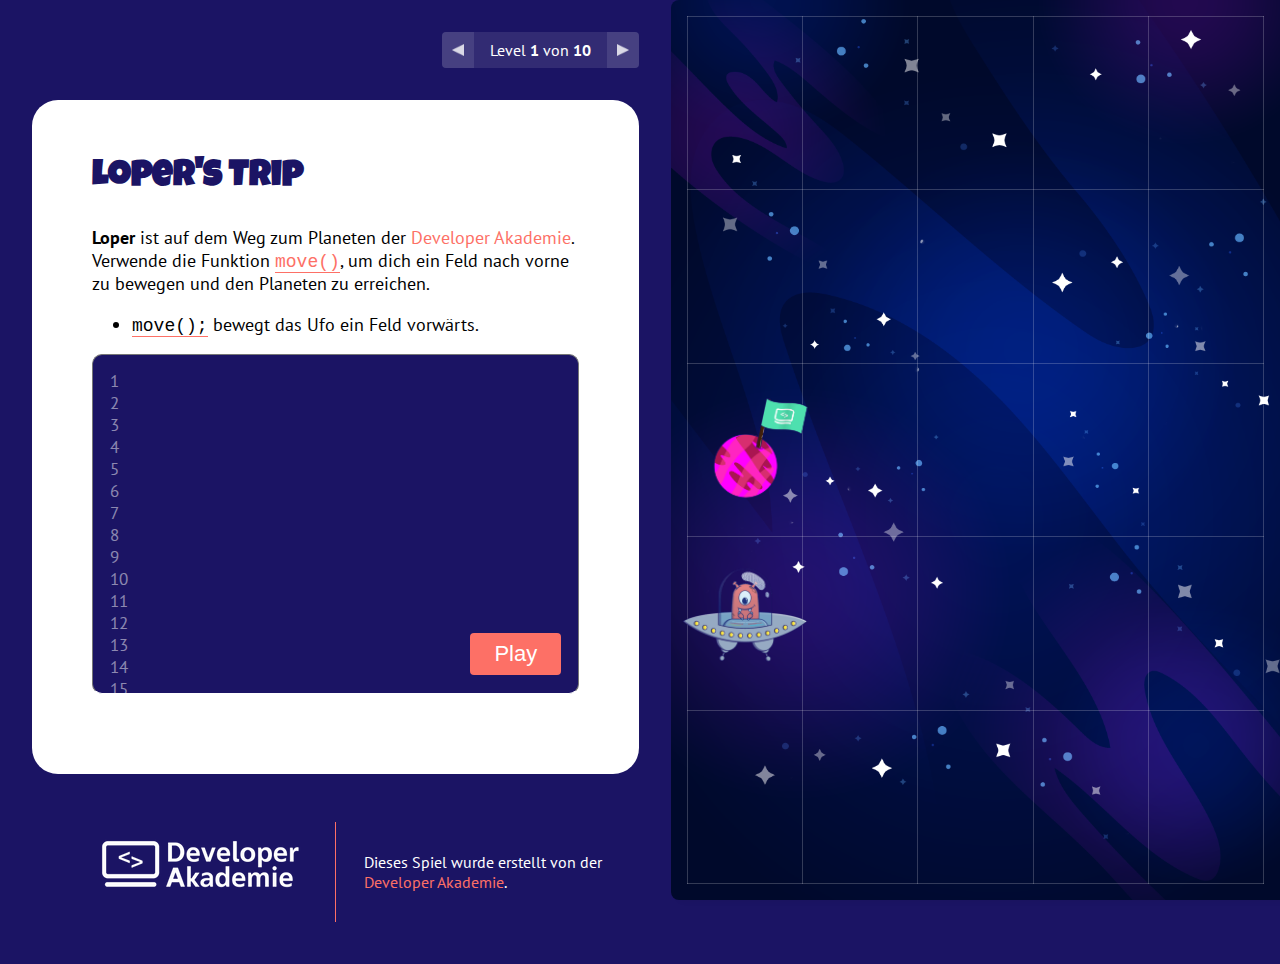
==== index.html @ 83099b52 "update index.html" ====
<!DOCTYPE html>
<html lang="en">

<head>
    <meta charset="UTF-8">
    <meta http-equiv="X-UA-Compatible" content="IE=edge">
    <meta name="viewport" content="width=device-width, initial-scale=1.0">
    <title>Developer Akademie</title>
    <link rel="icon" href="img/da.png">
    <link href='https://fonts.googleapis.com/css?family=PT+Sans|Fredoka+One|Source+Code+Pro' rel='stylesheet' type='text/css'>
    <link rel="preconnect" href="https://fonts.gstatic.com">
    <link href="https://fonts.googleapis.com/css2?family=Luckiest+Guy&display=swap" rel="stylesheet">


    <link rel="stylesheet" href="style.css">

    <script src="models/space-object.js"></script>
    <script src="models/character.class.js"></script>
    <script src="models/danger.class.js"></script>
    <script src="models/planet.class.js"></script>
    <script src="models/level.class.js"></script>
    <script src="models/enemy.class.js"></script>

    <script src="js/levels.js"></script>
    <script src="js/script.js"></script>
</head>

<body>
    <div class="coding-container">
        <div class="space-between margin-bottom-32">
            <span></span>
            <!-- <img class="logo" src="img/developer akademie logo white.png"> -->
            <!-- <h1>Developer Akademie</h1> -->

            <div class="level-picker">
                <div onclick="lastLevel()" class="level-left level-picker-btn"><img src="img/arrow-left.png"></div>
                Level <b id="levelNumber">1</b> von <b id="max-levels">15</b>

                <div onclick="nextLevel()" class="level-right level-picker-btn"><img src="img/arrow-right.png"></div>
            </div>
        </div>

        <div class="card ">
            <div style="width: 100%;">
                <h2 class="text-color-main mt-0 title">Loper's Trip</h2>
                <p id="levelDescription"></p>
            </div>


            <div class="editor-box">
                <div class="editor-lines">
                    <div>1</div>
                    <div>2</div>
                    <div>3</div>
                    <div>4</div>
                    <div>5</div>
                    <div>6</div>
                    <div>7</div>
                    <div>8</div>
                    <div>9</div>
                    <div>10</div>
                    <div>11</div>
                    <div>12</div>
                    <div>13</div>
                    <div>14</div>
                    <div>15</div>
                    <div>16</div>
                    <div>17</div>
                    <div>18</div>
                    <div>19</div>
                    <div>20</div>
                </div>
                <textarea id="code" rows="15" class="code-editor"></textarea>

                <button id="nextButton" onclick="handleButton()">Play</button>
            </div>


            <!-- <a href="#tbody"><img src="img/play.png" onclick="start()" class="play-button"></a> -->

            <div class="legal">
                <!-- <div>
                    <a target="_blank" href="https://developerakademie.com/imprint">Impressum</a> |
                    <a target="_blank" href="https://developerakademie.com/data-protection">Datenschutz</a>
                </div> -->
            </div>
        </div>

        <div class="footer hide-mobile ">
            <div class="footer-item align-right">
                <img class="logo" src="img/developer akademie logo white.png">
            </div>

            <div class="vertical-seperator"></div>

            <div class="footer-item">
                <p>Dieses Spiel wurde erstellt von der <a href="https://weiterbildung.developerakademie.com" target="_tab">Developer Akademie</a>.</p>
            </div>
        </div>



    </div>

    <div class="game-container">
        <table>
            <tbody id="tbody">

            </tbody>
        </table>

    </div>


    <div class="footer hide-desktop">
        <div class="footer-item">
            <img class="logo" src="img/developer akademie logo white.png">
        </div>

        <div class="vertical-seperator"></div>

        <div class="footer-item">
            <p>Dieses Spiel wurde erstellt von der <a href="https://weiterbildung.developerakademie.com" target="_tab">Developer Akademie</a>.</p>
        </div>
    </div>


    <div id="errorDialog" style="display: none;">
        <div>
            Oh nein!
            <span id="errorMsg">Hier der Fehler</span>
            <a href="#"><button onclick="restart()">Erneut versuchen</button></a>
        </div>
    </div>

    <div id="errorDialog" style="display: none;">
        <div>
            Oh nein!
            <span id="errorMsg">Hier der Fehler</span>
            <a href="#"><button onclick="restart()">Erneut versuchen</button></a>
        </div>
    </div>


    <script src="js/confetti.js"></script>

</body>

</html>
---- style.css ----
:root {
    --main-color: #1b1464;
    --developer-akademie-color: #fd7066;
    --card-padding-desktop: 60px;
    --card-padding-mobile: 16px;
}

html {
    scroll-behavior: smooth;
}

body {
    margin: 0;
    background-color: var(--main-color);
    font-family: "PT Sans", sans-serif;
    color: white;
    min-height: 100vh;
    display: flex;
    overflow: hidden;
}

h1 {
    font-family: "Fredoka One", cursive;
    font-size: 28px;
    font-weight: 700;
    color: rgba(255, 255, 255, 0.8);
}

.game-container {
    /* background-color: white; */
    background-image: url("img/BG.png");
    background-repeat: no-repeat;
    background-size: cover;
    width: 50%;
    height: 100vh;
    box-sizing: border-box;
    /* Opera/IE 8+ */
    padding: 16px;
    display: flex;
    justify-content: space-between;
    position: relative;
    border-top-left-radius: 8px;
    border-bottom-left-radius: 8px;
    box-shadow: 5px 2px 5px rgb(0 0 0 / 5%);
}

.play-button {
    /* position: relative;
    left: calc(50% - var(--card-padding)); */
    width: 60px;
    height: 60px;
    cursor: pointer;
}

.play-button:hover {
    filter: brightness(1.3);
}

table {
    width: 100%;
    height: 100%;
    border: 1px solid rgba(0, 0, 0, 0.1);
    border-collapse: collapse;
}

td {
    border: 1px solid rgba(255, 255, 255, 0.2);
    cursor: pointer;
    width: 20%;
    height: 20%;
    text-align: center;
    vertical-align: middle;
}

td:hover {
    background-color: rgba(255, 255, 255, 0.1);
}

.code-editor {
    background-color: var(--main-color);
    color: white;
    width: 100%;
    box-sizing: border-box;
    padding: 16px;
    line-height: 1.2;
    /* height: 400px; */
    padding-left: 40px;
    border-radius: 10px;
    font-family: Consolas, Menlo, Monaco, Lucida Console, Liberation Mono, DejaVu Sans Mono, Bitstream Vera Sans Mono, Courier New, monospace, serif;
}

.space-object {
    width: 100%;
    height: auto;
    transition: all 125ms ease-in-out;
}

.coding-container {
    width: 50%;
    padding: 32px;
    position: relative;
    display: flex;
    flex-direction: column;
    max-height: 100vh;
    overflow-y: auto;
}

#code {
    font-weight: 500;
    font-size: 17px;
    border-bottom: 1px solid white;
    transition: all 225ms ease-in-out;
    /* height: 500px; */
    resize: none;
}

#nextButton {
    position: absolute;
    right: 18px;
    bottom: 23px;
    background-color: var(--developer-akademie-color);
    color: white;
    font-size: 22px;
    padding: 8px 24px;
    border-radius: 4px;
    cursor: pointer;
    border: unset;
    transition: all 225ms ease-in-out;
}

ul:first-of-type {
    margin-block-start: 1em !important;
}

ul {
    margin-block-end: 0;
    margin-block-start: 0;
}

#nextButton:disabled {
    opacity: 0.5;
}

#confetti-canvas {
    position: absolute;
    left: 0;
    right: 0;
    top: 0;
    bottom: 0;
    width: 100%;
}

.editor-box {
    position: relative;
    width: 100%;
    overflow: hidden;
}

.title {
    font-family: 'Luckiest Guy', cursive;
}

.margin-bottom-32 {
    margin-bottom: 32px;
}

.editor-lines {
    height: 400px;
    position: absolute;
    left: 18px;
    top: 16px;
    z-index: 1;
    color: rgba(255, 255, 255, 0.5);
    /* font-size: 13px; */
    /* line-height: 16px; */
    font-weight: 500;
    font-size: 17px;
}

.legal {
    display: flex;
    flex-direction: column;
    align-items: center;
    justify-content: center;
    font-size: 12px;
    padding-top: 16px;
    /* color: rgba(255, 255, 255, 0.8); */
}

.logo {
    margin-bottom: 16px;
}

a {
    /* color: rgba(0, 0, 0, 0.8); */
    text-decoration: none;
    color: var(--developer-akademie-color);
    /* margin-left: 8px;
    margin-right: 8px; */
}

a:hover {
    text-decoration: underline;
    color: var(--developer-akademie-color);
}

#errorDialog {
    position: fixed;
    left: 0;
    right: 0;
    top: 0;
    bottom: 0;
    background-color: rgba(0, 0, 0, 0.7);
    display: flex;
    justify-content: center;
    align-items: center;
}

.align-right {
    display: flex;
    justify-content: flex-end;
}

#errorDialog div {
    width: 300px;
    height: 200px;
    background-color: white;
    padding: 8px;
    box-shadow: 2px 9px 12px rgb(0 0 0 / 64%);
    color: #4b6170;
    font-size: 32px;
    display: flex;
    align-items: center;
    flex-direction: column;
    position: relative;
    border-radius: 4px;
    z-index: 2;
    overflow: hidden;
}

#errorDialog div span {
    font-size: 18px;
}

#errorDialog div button {
    background-color: #f65656;
    cursor: pointer;
    color: white;
    font-size: 16px;
    position: absolute;
    left: 0;
    right: 0;
    bottom: 0;
    width: 100%;
    height: 46px;
    border: none;
}

#errorDialog div button:hover {
    background-color: #f56666;
}

.level-picker {
    background-color: rgba(255, 255, 255, 0.1);
    padding: 8px 48px;
    border-radius: 4px;
    position: relative;
    overflow: hidden;
}

.level-picker img {
    width: 12px;
    height: 12px;
    opacity: 0.8;
}

.level-left {
    left: 0;
}

.level-right {
    right: 0;
}

.level-picker-btn {
    background-color: rgba(255, 255, 255, 0.1);
    position: absolute;
    top: 0;
    bottom: 0;
    width: 32px;
    display: flex;
    justify-content: center;
    align-items: center;
    cursor: pointer;
}

.level-picker-btn:hover {
    background-color: rgba(255, 255, 255, 0.3);
}

.space-between {
    display: flex;
    justify-content: space-between;
    align-items: center;
}

.card {
    background-color: white;
    padding: var(--card-padding-desktop);
    border-radius: 26px;
    color: black;
    display: flex;
    flex-direction: column;
    align-items: center;
    flex: 1;
}

.card h2 {
    font-size: 36px;
}

#levelDescription {
    font-size: 18px;
}

.text-color-main {
    color: var(--main-color);
}

.text-color-da {
    color: var(--developer-akademie-color);
}

code {
    border-bottom: 1px solid var(--developer-akademie-color);
}

.mt-0 {
    margin-top: 0;
}

.footer {
    display: flex;
    justify-content: space-between;
    align-items: center;
    margin-top: 32px;
    padding: 16px;
}

.footer-item {
    width: 45%;
}

.vertical-seperator {
    height: 100px;
    width: 1px;
    background-color: var(--developer-akademie-color);
}

@media (max-width: 1000px) {
    body {
        flex-direction: column;
        overflow: unset;
        padding-top: 16px;
    }
    .card {
        border-radius: 4px;
    }
    .coding-container {
        width: auto;
    }
    .game-container {
        width: 100%;
    }
}

.hide-desktop {
    display: none;
}

@media (max-width: 700px) {
    .space-between {
        flex-direction: column;
        margin-bottom: 16px;
    }
    .coding-container {
        padding: 0;
    }
    .hide-mobile {
        display: none;
    }
    .hide-desktop {
        display: flex;
    }
}

@media (max-width: 500px) {
    .space-object {
        width: 100%;
        height: auto;
        transition: all 125ms ease-in-out;
    }
    .card {
        padding: var(--card-padding-mobile);
    }
}

::-webkit-scrollbar {
    width: 10px;
  }
  
  /* Track */
  ::-webkit-scrollbar-track {
    background: #f1f1f1;
  }
  
  /* Handle */
  ::-webkit-scrollbar-thumb {
    background: #888;
  }
  
  /* Handle on hover */
  ::-webkit-scrollbar-thumb:hover {
    background: #555;
  }
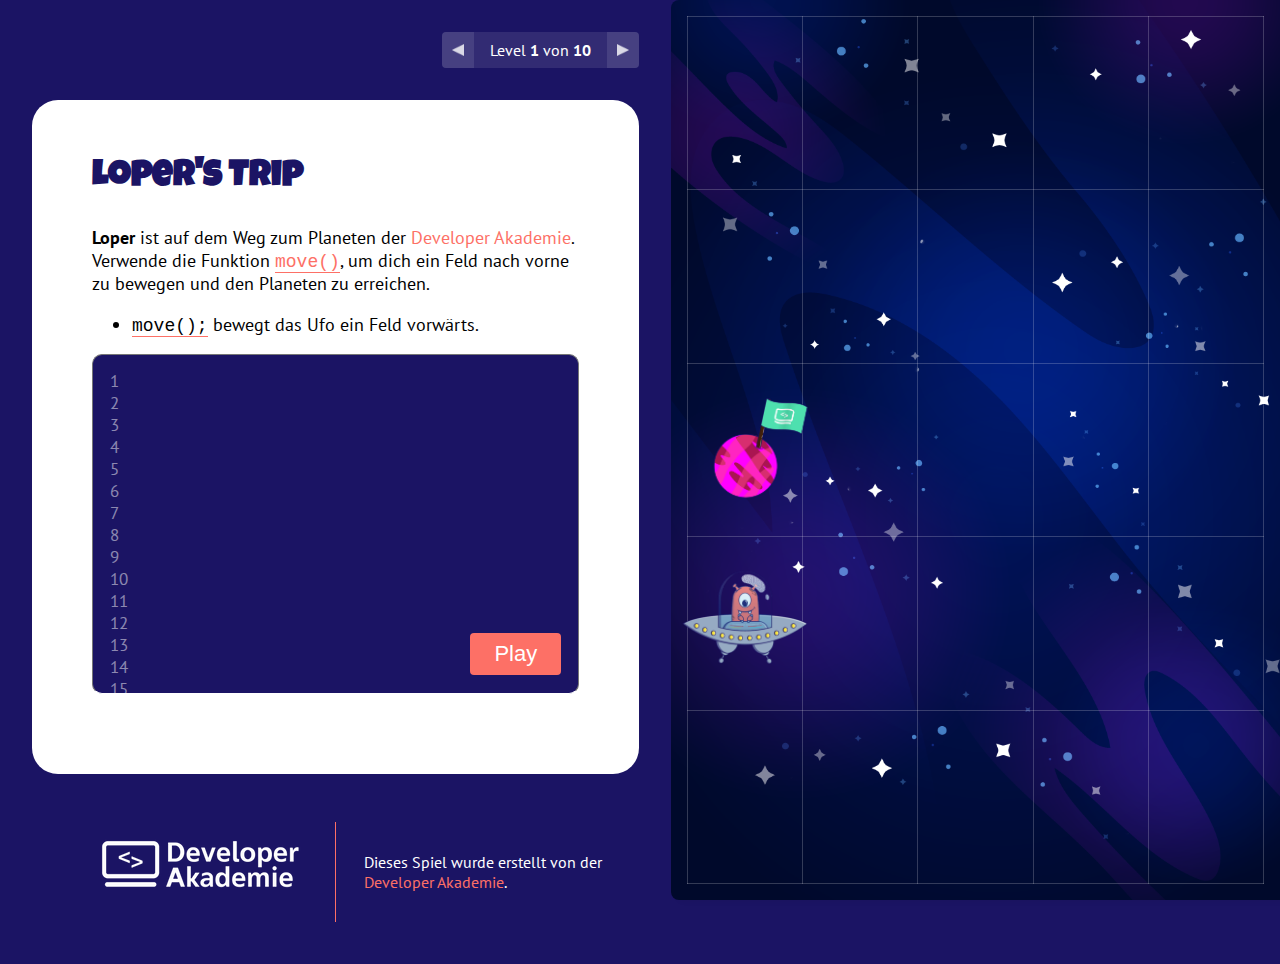
==== commit 4c926b0f: "add Facebook Pixel Code and Cookie Bot" ====
--- a/index.html
+++ b/index.html
@@ -2,17 +2,40 @@
 <html lang="en">
 
 <head>
+    <meta name="facebook-domain-verification" content="s3xj4b5qmc5sx3tunzsaoi2lrehn34" />
     <meta charset="UTF-8">
     <meta http-equiv="X-UA-Compatible" content="IE=edge">
     <meta name="viewport" content="width=device-width, initial-scale=1.0">
     <title>Developer Akademie</title>
     <link rel="icon" href="img/da.png">
-    <link href='https://fonts.googleapis.com/css?family=PT+Sans|Fredoka+One|Source+Code+Pro' rel='stylesheet' type='text/css'>
+    <link href='https://fonts.googleapis.com/css?family=PT+Sans|Fredoka+One|Source+Code+Pro' rel='stylesheet'
+        type='text/css'>
     <link rel="preconnect" href="https://fonts.gstatic.com">
     <link href="https://fonts.googleapis.com/css2?family=Luckiest+Guy&display=swap" rel="stylesheet">
-
-
     <link rel="stylesheet" href="style.css">
+    <!-- Cookie Bot Code -->
+    <script id="Cookiebot" src="https://consent.cookiebot.com/uc.js" data-cbid="4128ddfa-002a-4ade-8ac1-b0d5571beed1"
+        data-blockingmode="auto" type="text/javascript"></script>
+    <!--Cookie Bot Code Ende -->
+    <!-- Facebook Pixel Code -->
+    <script>
+        !function (f, b, e, v, n, t, s) {
+            if (f.fbq) return; n = f.fbq = function () {
+                n.callMethod ?
+                    n.callMethod.apply(n, arguments) : n.queue.push(arguments)
+            };
+            if (!f._fbq) f._fbq = n; n.push = n; n.loaded = !0; n.version = '2.0';
+            n.queue = []; t = b.createElement(e); t.async = !0;
+            t.src = v; s = b.getElementsByTagName(e)[0];
+            s.parentNode.insertBefore(t, s)
+        }(window, document, 'script',
+            'https://connect.facebook.net/en_US/fbevents.js');
+        fbq('init', '1988573094619753');
+        fbq('track', 'PageView');
+    </script>
+    <noscript><img height="1" width="1" style="display:none"
+            src="https://www.facebook.com/tr?id=1988573094619753&ev=PageView&noscript=1" /></noscript>
+    <!-- End Facebook Pixel Code -->
 
     <script src="models/space-object.js"></script>
     <script src="models/character.class.js"></script>
@@ -94,7 +117,8 @@
             <div class="vertical-seperator"></div>
 
             <div class="footer-item">
-                <p>Dieses Spiel wurde erstellt von der <a href="https://weiterbildung.developerakademie.com" target="_tab">Developer Akademie</a>.</p>
+                <p>Dieses Spiel wurde erstellt von der <a href="https://weiterbildung.developerakademie.com"
+                        target="_tab">Developer Akademie</a>.</p>
             </div>
         </div>
 
@@ -120,7 +144,8 @@
         <div class="vertical-seperator"></div>
 
         <div class="footer-item">
-            <p>Dieses Spiel wurde erstellt von der <a href="https://weiterbildung.developerakademie.com" target="_tab">Developer Akademie</a>.</p>
+            <p>Dieses Spiel wurde erstellt von der <a href="https://weiterbildung.developerakademie.com"
+                    target="_tab">Developer Akademie</a>.</p>
         </div>
     </div>
 
--- a/style.css
+++ b/style.css
@@ -86,7 +86,8 @@
     /* height: 400px; */
     padding-left: 40px;
     border-radius: 10px;
-    font-family: Consolas, Menlo, Monaco, Lucida Console, Liberation Mono, DejaVu Sans Mono, Bitstream Vera Sans Mono, Courier New, monospace, serif;
+    font-family: Consolas, Menlo, Monaco, Lucida Console, Liberation Mono, DejaVu Sans Mono, Bitstream Vera Sans Mono,
+        Courier New, monospace, serif;
 }
 
 .space-object {
@@ -101,8 +102,6 @@
     position: relative;
     display: flex;
     flex-direction: column;
-    max-height: 100vh;
-    overflow-y: auto;
 }
 
 #code {
@@ -157,7 +156,7 @@
 }
 
 .title {
-    font-family: 'Luckiest Guy', cursive;
+    font-family: "Luckiest Guy", cursive;
 }
 
 .margin-bottom-32 {
@@ -357,6 +356,31 @@
     background-color: var(--developer-akademie-color);
 }
 
+@media (min-width: 1000px) {
+    ::-webkit-scrollbar {
+        width: 10px;
+    }
+
+    /* Track */
+    ::-webkit-scrollbar-track {
+        background: #f1f1f1;
+    }
+
+    /* Handle */
+    ::-webkit-scrollbar-thumb {
+        background: #888;
+    }
+
+    /* Handle on hover */
+    ::-webkit-scrollbar-thumb:hover {
+        background: #555;
+    }
+    .coding-container {
+        max-height: 100vh;
+        overflow-y: auto;
+    }
+}
+
 @media (max-width: 1000px) {
     body {
         flex-direction: column;
@@ -403,23 +427,21 @@
     .card {
         padding: var(--card-padding-mobile);
     }
-}
-
-::-webkit-scrollbar {
-    width: 10px;
-  }
-  
-  /* Track */
-  ::-webkit-scrollbar-track {
-    background: #f1f1f1;
-  }
-  
-  /* Handle */
-  ::-webkit-scrollbar-thumb {
-    background: #888;
-  }
-  
-  /* Handle on hover */
-  ::-webkit-scrollbar-thumb:hover {
-    background: #555;
-  }+
+    .footer{
+        flex-direction: column;
+    }
+
+    .footer-item{
+        width: 80%;
+        display: flex;
+        justify-content: center;
+        align-items: center;
+    }
+
+    .vertical-seperator{
+        width: 100px;
+        height: 1px;
+    }
+
+}
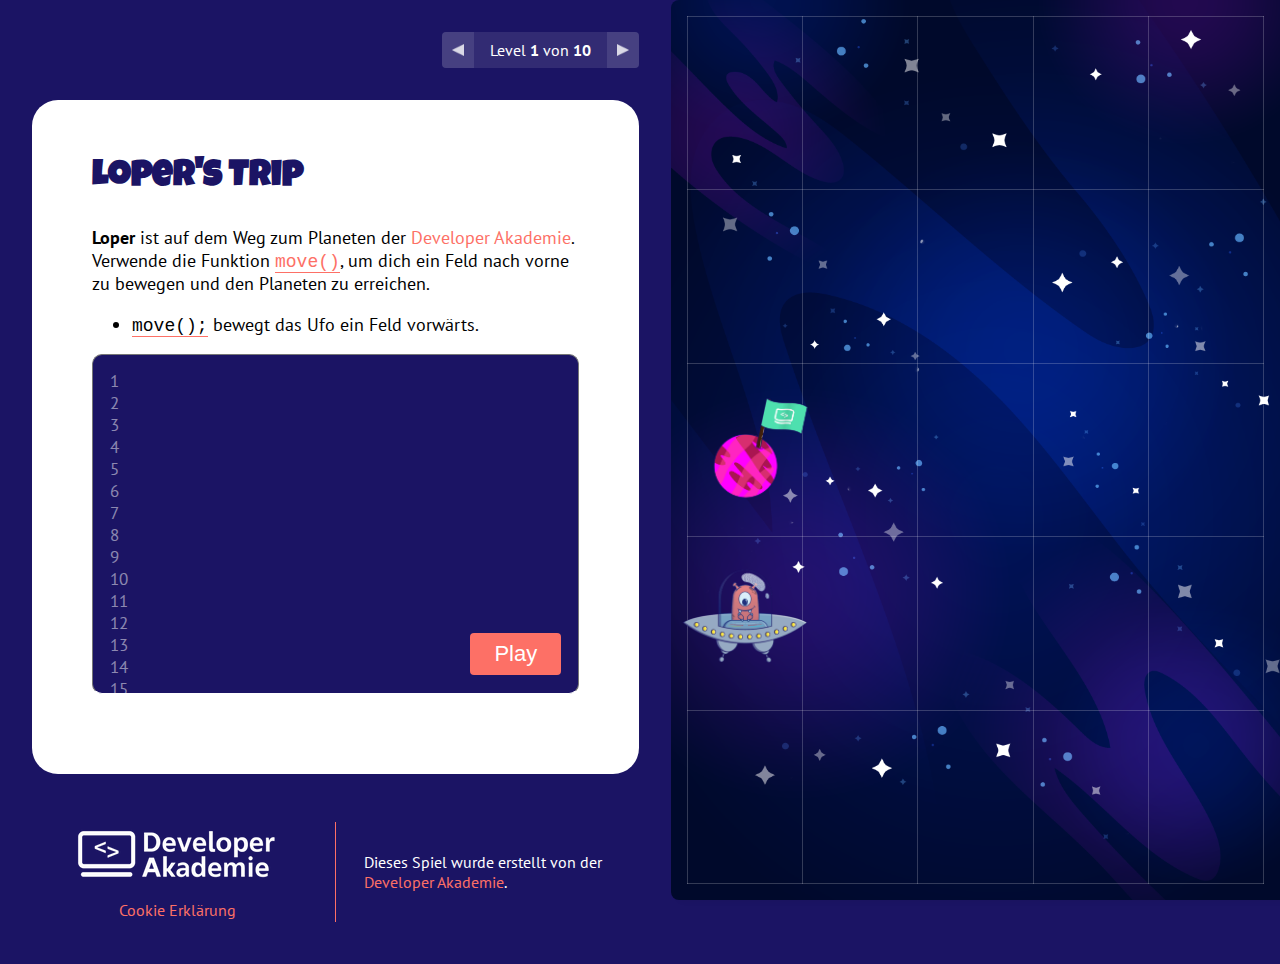
==== commit adcee983: "cookie erklearung link added" ====
--- a/index.html
+++ b/index.html
@@ -13,10 +13,12 @@
     <link rel="preconnect" href="https://fonts.gstatic.com">
     <link href="https://fonts.googleapis.com/css2?family=Luckiest+Guy&display=swap" rel="stylesheet">
     <link rel="stylesheet" href="style.css">
+
     <!-- Cookie Bot Code -->
     <script id="Cookiebot" src="https://consent.cookiebot.com/uc.js" data-cbid="4128ddfa-002a-4ade-8ac1-b0d5571beed1"
         data-blockingmode="auto" type="text/javascript"></script>
     <!--Cookie Bot Code Ende -->
+
     <!-- Facebook Pixel Code -->
     <script>
         !function (f, b, e, v, n, t, s) {
@@ -112,6 +114,7 @@
         <div class="footer hide-mobile ">
             <div class="footer-item align-right">
                 <img class="logo" src="img/developer akademie logo white.png">
+                <a href="cookie-erklearung.html">Cookie Erklärung</a>
             </div>
 
             <div class="vertical-seperator"></div>
@@ -137,8 +140,9 @@
 
 
     <div class="footer hide-desktop">
-        <div class="footer-item">
+        <div class="footer-item align-right">
             <img class="logo" src="img/developer akademie logo white.png">
+            <a href="cookie-erklearung.html">Cookie Erklärung</a>
         </div>
 
         <div class="vertical-seperator"></div>
--- a/style.css
+++ b/style.css
@@ -217,7 +217,9 @@
 
 .align-right {
     display: flex;
+    flex-direction: column;
     justify-content: flex-end;
+    align-items: center;
 }
 
 #errorDialog div {
@@ -442,6 +444,6 @@
     .vertical-seperator{
         width: 100px;
         height: 1px;
-    }
-
-}
+        margin: 10px 0;
+    }
+}
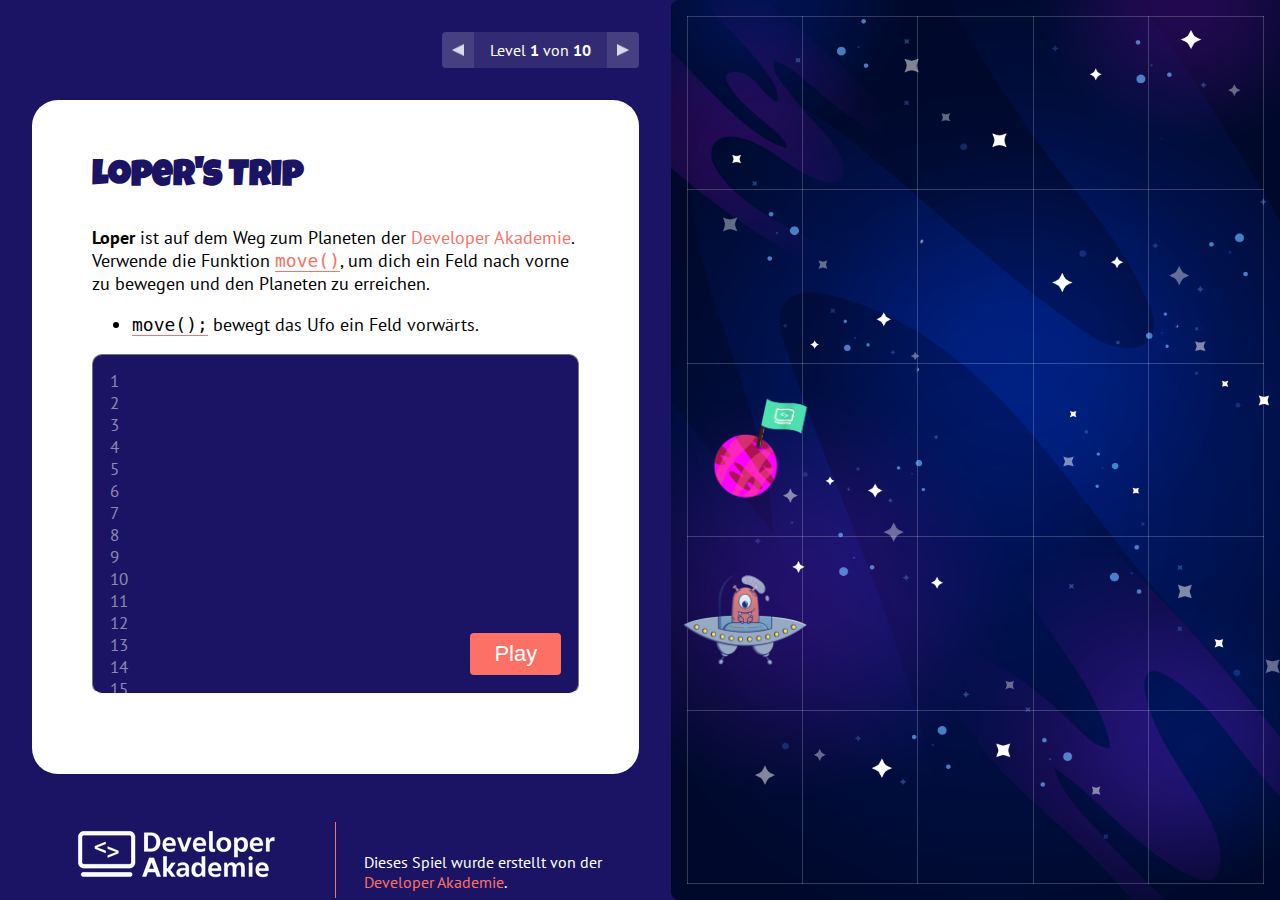
==== commit d0f81320: "add fbq track ViewContent" ====
--- a/index.html
+++ b/index.html
@@ -34,6 +34,7 @@
             'https://connect.facebook.net/en_US/fbevents.js');
         fbq('init', '1988573094619753');
         fbq('track', 'PageView');
+        fbq('track', 'ViewContent', {content_category: 'LopersTrip'});
     </script>
     <noscript><img height="1" width="1" style="display:none"
             src="https://www.facebook.com/tr?id=1988573094619753&ev=PageView&noscript=1" /></noscript>
@@ -114,7 +115,7 @@
         <div class="footer hide-mobile ">
             <div class="footer-item align-right">
                 <img class="logo" src="img/developer akademie logo white.png">
-                <a href="cookie-erklearung.html">Cookie Erklärung</a>
+                <a href="cookie-erklearung.html" target="_tab">Cookie Erklärung</a>
             </div>
 
             <div class="vertical-seperator"></div>
@@ -142,7 +143,7 @@
     <div class="footer hide-desktop">
         <div class="footer-item align-right">
             <img class="logo" src="img/developer akademie logo white.png">
-            <a href="cookie-erklearung.html">Cookie Erklärung</a>
+            <a href="cookie-erklearung.html" target="_tab">Cookie Erklärung</a>
         </div>
 
         <div class="vertical-seperator"></div>
--- a/style.css
+++ b/style.css
@@ -378,7 +378,7 @@
         background: #555;
     }
     .coding-container {
-        max-height: 100vh;
+        max-height: calc(100vh - 66px);
         overflow-y: auto;
     }
 }
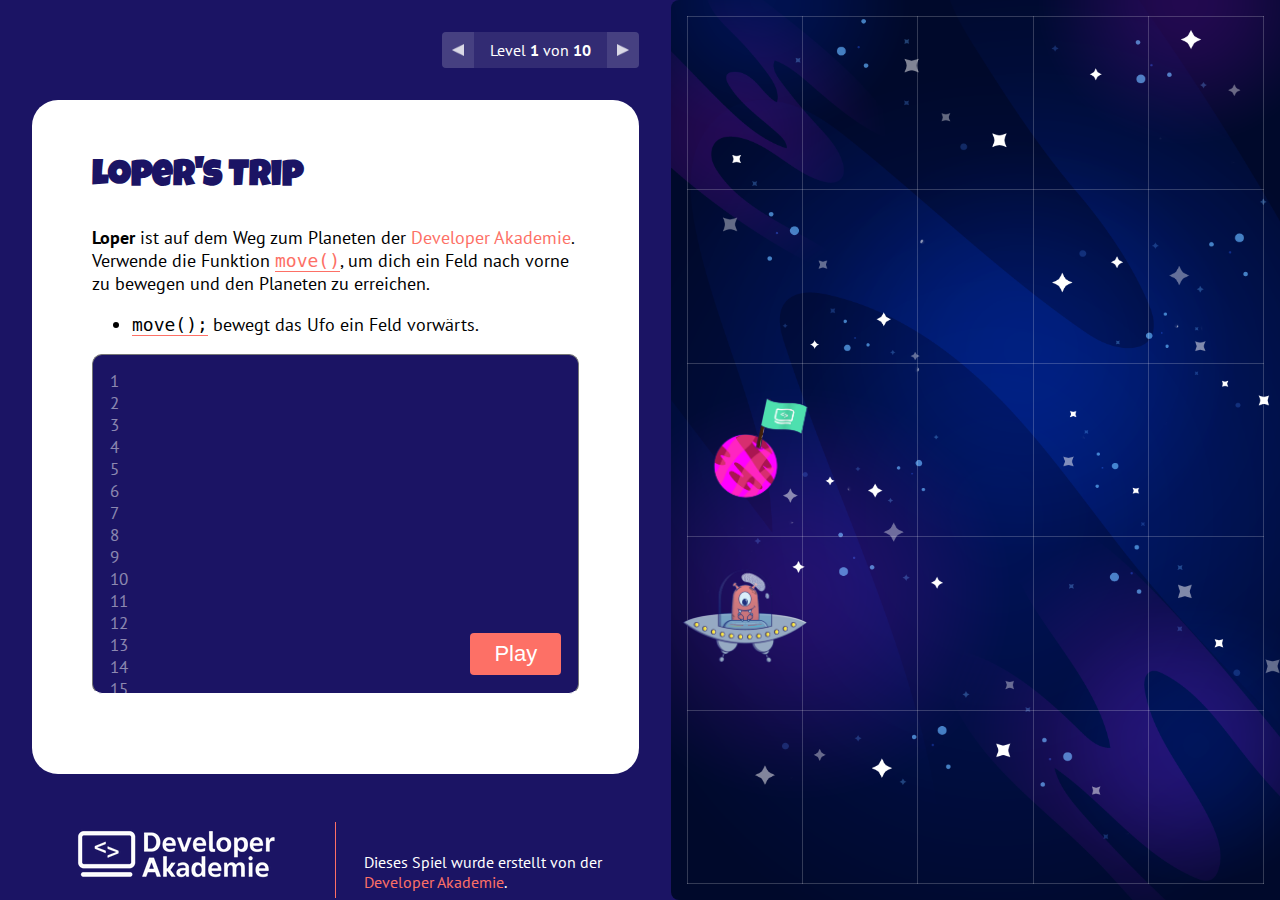
==== commit 253f73c7: "refactoring script.js and level.class.js" ====
--- a/index.html
+++ b/index.html
@@ -46,6 +46,7 @@
     <script src="models/planet.class.js"></script>
     <script src="models/level.class.js"></script>
     <script src="models/enemy.class.js"></script>
+    <script src="models/game.js"></script>
 
     <script src="js/levels.js"></script>
     <script src="js/script.js"></script>
@@ -155,21 +156,21 @@
     </div>
 
 
-    <div id="errorDialog" style="display: none;">
+    <div id="dialog" style="display: none;">
+        <div>
+            <span id="dialogTitle">Hier der Titel</span>
+            <span id="dialogMsg">Hier die Meldung</span>
+            <a href="#"><button onclick="restart()">Erneut versuchen</button></a>
+        </div>
+    </div>
+
+    <!-- <div id="errorDialog" style="display: none;">
         <div>
             Oh nein!
             <span id="errorMsg">Hier der Fehler</span>
             <a href="#"><button onclick="restart()">Erneut versuchen</button></a>
         </div>
-    </div>
-
-    <div id="errorDialog" style="display: none;">
-        <div>
-            Oh nein!
-            <span id="errorMsg">Hier der Fehler</span>
-            <a href="#"><button onclick="restart()">Erneut versuchen</button></a>
-        </div>
-    </div>
+    </div> -->
 
 
     <script src="js/confetti.js"></script>
--- a/style.css
+++ b/style.css
@@ -203,7 +203,7 @@
     color: var(--developer-akademie-color);
 }
 
-#errorDialog {
+#dialog {
     position: fixed;
     left: 0;
     right: 0;
@@ -222,14 +222,14 @@
     align-items: center;
 }
 
-#errorDialog div {
+#dialog div {
     width: 300px;
     height: 200px;
     background-color: white;
     padding: 8px;
     box-shadow: 2px 9px 12px rgb(0 0 0 / 64%);
     color: #4b6170;
-    font-size: 32px;
+    /* font-size: 32px; */
     display: flex;
     align-items: center;
     flex-direction: column;
@@ -239,11 +239,15 @@
     overflow: hidden;
 }
 
-#errorDialog div span {
+#dialog #dialogMsg {
     font-size: 18px;
 }
 
-#errorDialog div button {
+#dialog #dialogTitle{
+    font-size: 32px;
+}
+
+#dialog div button {
     background-color: #f65656;
     cursor: pointer;
     color: white;
@@ -257,7 +261,7 @@
     border: none;
 }
 
-#errorDialog div button:hover {
+#dialog div button:hover {
     background-color: #f56666;
 }
 
